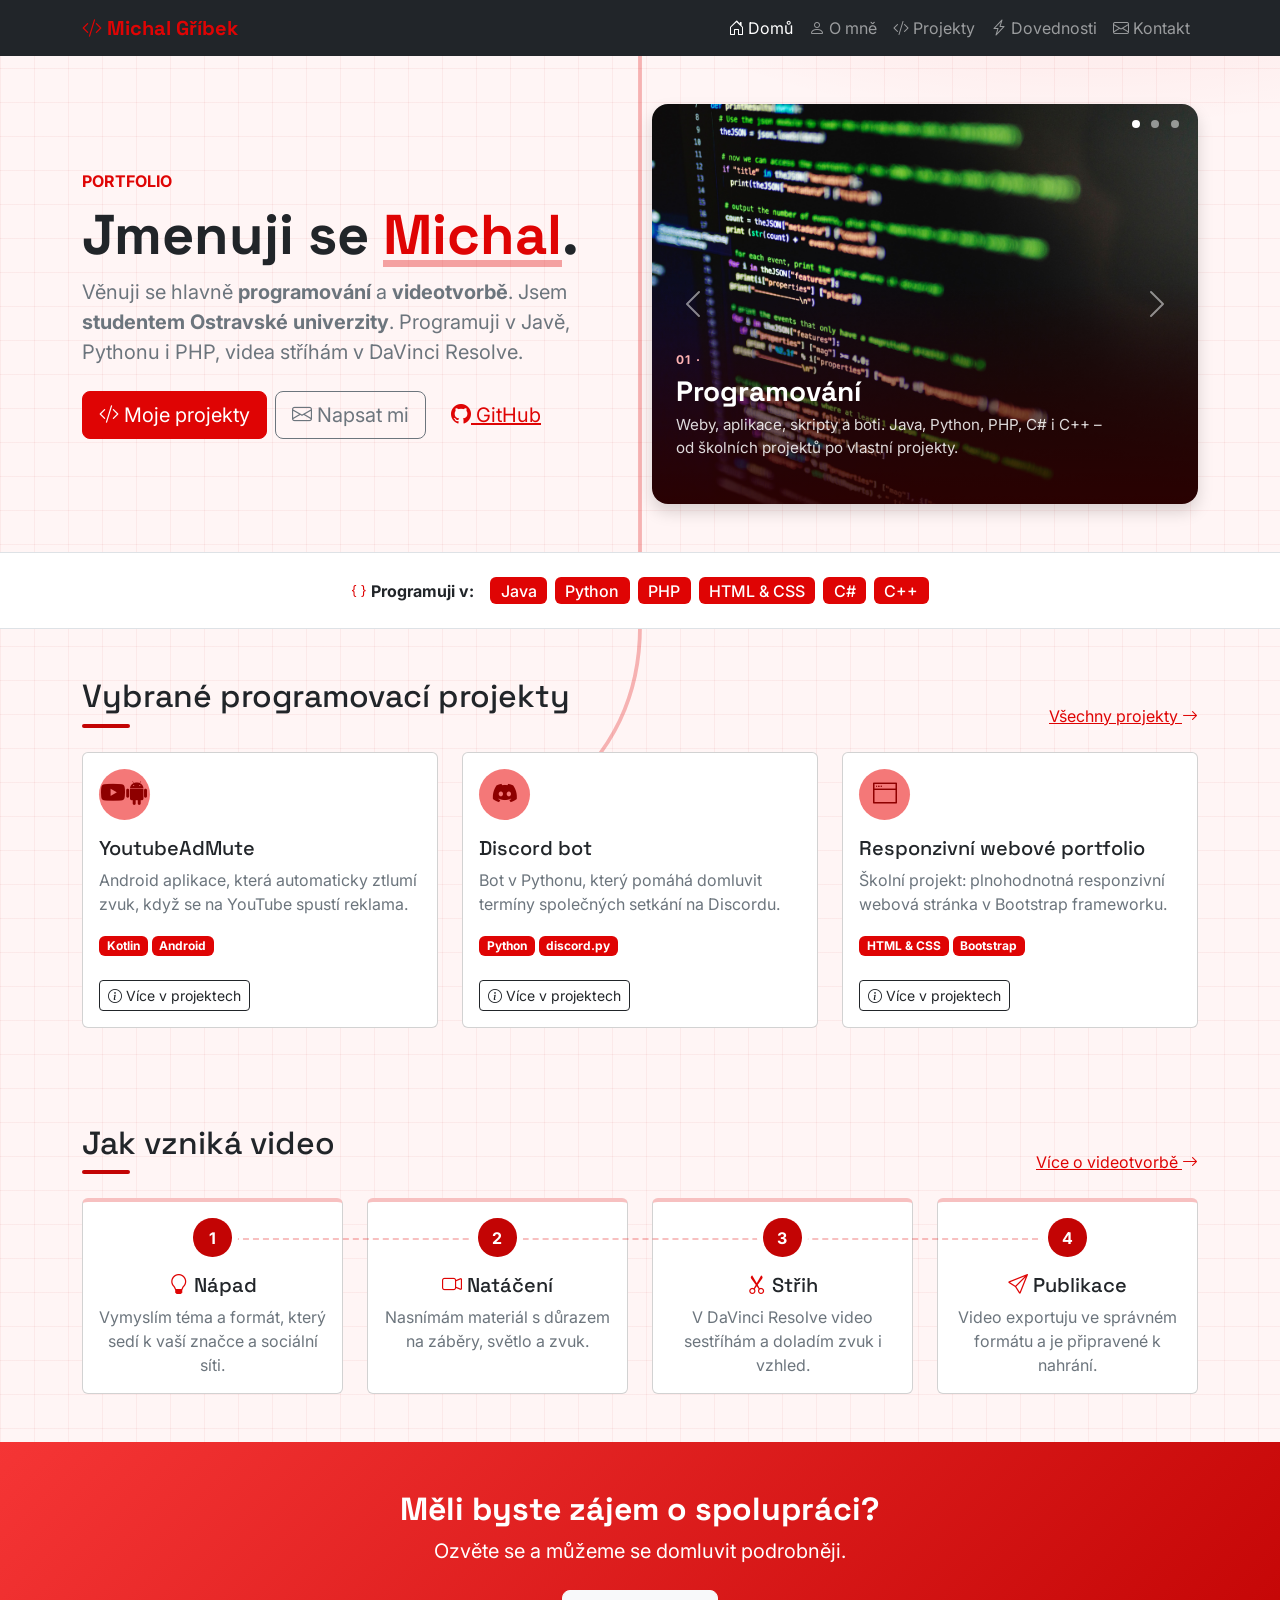
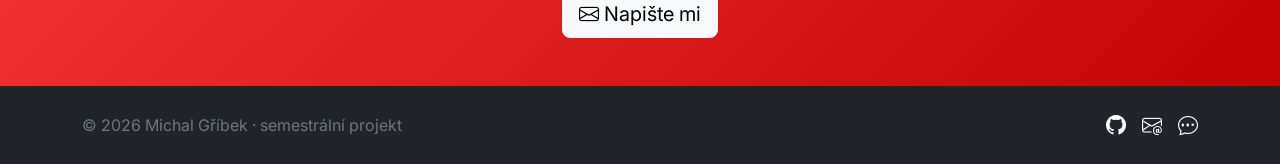
==== index.html @ 523cc598 "Add files via upload" ====
<!DOCTYPE html>
<html lang="cs">
<head>
    <meta name="viewport" content="width=device-width, initial-scale=1">
    <meta charset="UTF-8">
    <title>Portfolio</title>
    <link rel="stylesheet" href="css/bootstrap.min.css">
    <link rel="stylesheet" href="css/style.css">
    <link rel="stylesheet" href="https://cdn.jsdelivr.net/npm/bootstrap-icons@1.11.3/font/bootstrap-icons.min.css">
    <link rel="preconnect" href="https://fonts.googleapis.com">
    <link rel="preconnect" href="https://fonts.gstatic.com" crossorigin>
    <link href="https://fonts.googleapis.com/css2?family=Inter:wght@400;500;600&family=Space+Grotesk:wght@500;700&display=swap" rel="stylesheet">
</head>
<body class="d-flex flex-column min-vh-100 index-page">
<header>
    <nav class="navbar navbar-expand-lg bg-dark" data-bs-theme="dark">
        <div class="container">
            <a class="navbar-brand fw-bold" href="index.html">
                <i class="bi bi-code-slash"></i> Michal Gříbek
            </a>

            <button class="navbar-toggler" type="button" data-bs-toggle="collapse"
                    data-bs-target="#mainNav" aria-controls="mainNav"
                    aria-expanded="false" aria-label="Přepnout navigaci">
                <span class="navbar-toggler-icon"></span>
            </button>

            <div class="collapse navbar-collapse" id="mainNav">
                <ul class="navbar-nav ms-auto">
                    <li class="nav-item">
                        <a class="nav-link active" aria-current="page" href="index.html">
                            <i class="bi bi-house-door"></i> Domů
                        </a>
                    </li>
                    <li class="nav-item">
                        <a class="nav-link" href="aboutme.html"><i class="bi bi-person"></i> O mně</a>
                    </li>
                    <li class="nav-item">
                        <a class="nav-link" href="projects.html"><i class="bi bi-code-slash"></i> Projekty</a>
                    </li>
                    <li class="nav-item">
                        <a class="nav-link" href="skills.html"><i class="bi bi-lightning-charge"></i> Dovednosti</a>
                    </li>
                    <li class="nav-item">
                        <a class="nav-link" href="contact.html"><i class="bi bi-envelope"></i> Kontakt</a>
                    </li>
                </ul>
            </div>
        </div>
    </nav>
</header>

<main class="home-flow">

<section class="py-5">
    <div class="container">
        <div class="row align-items-center g-4">

            <div class="col-lg-6">
                <p class="text-uppercase fw-bold mb-2 text-brand">Portfolio</p>
                <h1 class="display-4 fw-bold">Jmenuji se <span class="hero-name">Michal</span>.</h1>
                <p class="fs-5 text-secondary">
                    Věnuji se hlavně <b>programování</b> a <b>videotvorbě</b>.
                    Jsem <b>studentem Ostravské univerzity</b>. Programuji v Javě, Pythonu i PHP, videa stříhám v DaVinci Resolve.
                </p>

                <div class="d-flex flex-wrap gap-2 mt-4">
                    <a href="projects.html" class="btn btn-brand btn-lg"><i class="bi bi-code-slash"></i> Moje projekty</a>
                    <a href="contact.html" class="btn btn-outline-secondary btn-lg"><i class="bi bi-envelope"></i> Napsat mi</a>
                    <a href="https://github.com/MysaGrib" target="_blank" rel="noopener" class="btn btn-link btn-lg link-brand">
                        <i class="bi bi-github"></i> GitHub
                    </a>
                </div>
            </div>

            <div class="col-lg-6">
                <div id="skillCarousel" class="carousel slide shadow rounded-4 overflow-hidden" data-bs-ride="carousel">
                    <div class="carousel-indicators">
                        <button type="button" data-bs-target="#skillCarousel" data-bs-slide-to="0" class="active" aria-current="true" aria-label="Slide 1"></button>
                        <button type="button" data-bs-target="#skillCarousel" data-bs-slide-to="1" aria-label="Slide 2"></button>
                        <button type="button" data-bs-target="#skillCarousel" data-bs-slide-to="2" aria-label="Slide 3"></button>
                    </div>

                    <div class="carousel-inner">
                        <div class="carousel-item active" data-bs-interval="4000">
                            <img class="d-block w-100" src="photos/programming.jpg" alt="Programování">
                            <div class="carousel-caption">
                                <span class="carousel-kicker">01 ·</span>
                                <h2>Programování</h2>
                                <p>Weby, aplikace, skripty a boti. Java, Python, PHP, C# i C++ – od školních projektů po vlastní projekty.</p>
                            </div>
                        </div>
                        <div class="carousel-item" data-bs-interval="4000">
                            <img class="d-block w-100" src="photos/videoediting.jpg" alt="Videoediting">
                            <div class="carousel-caption">
                                <span class="carousel-kicker">02 ·</span>
                                <h2>Střih, který udrží pozornost</h2>
                                <p>Rytmus, čistý zvuk a barevné ladění. V DaVinci Resolve dotáhnu materiál do finální podoby na míru dané platformy.</p>
                            </div>
                        </div>
                        <div class="carousel-item" data-bs-interval="4000">
                            <img class="d-block w-100" src="photos/videmaking.jpg" alt="Videomaking">
                            <div class="carousel-caption">
                                <span class="carousel-kicker">03 ·</span>
                                <h2>Od nápadu k hotovému videu</h2>
                                <p>Reels a Shorts pro Instagram, TikTok i YouTube – scénář, natáčení, střih a publikace.</p>
                            </div>
                        </div>
                    </div>
                    <button class="carousel-control-prev" type="button" data-bs-target="#skillCarousel" data-bs-slide="prev">
                        <span class="carousel-control-prev-icon" aria-hidden="true"></span>
                        <span class="visually-hidden">Předchozí</span>
                    </button>
                    <button class="carousel-control-next" type="button" data-bs-target="#skillCarousel" data-bs-slide="next">
                        <span class="carousel-control-next-icon" aria-hidden="true"></span>
                        <span class="visually-hidden">Další</span>
                    </button>
                </div>
            </div>

        </div>
    </div>
</section>

<section class="py-4 border-top border-bottom badge-section">
    <div class="container d-flex flex-wrap justify-content-center align-items-center gap-2">
        <span class="fw-bold me-2"><i class="bi bi-braces braces-brand"></i> Programuji v:</span>
        <span class="badge badge-brand fs-6 fw-medium">Java</span>
        <span class="badge badge-brand fs-6 fw-medium">Python</span>
        <span class="badge badge-brand fs-6 fw-medium">PHP</span>
        <span class="badge badge-brand fs-6 fw-medium">HTML &amp; CSS</span>
        <span class="badge badge-brand fs-6 fw-medium">C#</span>
        <span class="badge badge-brand fs-6 fw-medium">C++</span>
    </div>
</section>

<section class="py-5">
    <div class="container">
        <div class="d-flex justify-content-between align-items-end mb-4">
            <h2 class="section-title mb-0">Vybrané programovací projekty</h2>
            <a href="projects.html" class="link-brand">Všechny projekty <i class="bi bi-arrow-right"></i></a>
        </div>
        <div class="row g-4">
            <div class="col-md-6 col-lg-4">
                <div class="card h-100 card-hover">
                    <div class="card-body">
                        <span class="icon-circle mb-3"><i class="bi bi-youtube"></i><i class="bi bi-android2"></i></span>
                        <h3 class="h5 card-title">YoutubeAdMute</h3>
                        <p class="card-text text-secondary">Android aplikace, která automaticky ztlumí zvuk, když se na YouTube spustí reklama.</p>
                        <span class="badge badge-brand">Kotlin</span>
                        <span class="badge badge-brand">Android</span>
                    </div>
                    <div class="card-footer bg-transparent border-0 pb-3">
                        <a href="projects.html" class="btn btn-outline-dark btn-sm">
                            <i class="bi bi-info-circle"></i> Více v projektech
                        </a>
                    </div>
                </div>
            </div>
            <div class="col-md-6 col-lg-4">
                <div class="card h-100 card-hover">
                    <div class="card-body">
                        <span class="icon-circle mb-3"><i class="bi bi-discord"></i></span>
                        <h3 class="h5 card-title">Discord bot</h3>
                        <p class="card-text text-secondary">Bot v Pythonu, který pomáhá domluvit termíny společných setkání na Discordu.</p>
                        <span class="badge badge-brand">Python</span>
                        <span class="badge badge-brand">discord.py</span>
                    </div>
                    <div class="card-footer bg-transparent border-0 pb-3">
                        <a href="projects.html" class="btn btn-outline-dark btn-sm">
                            <i class="bi bi-info-circle"></i> Více v projektech
                        </a>
                    </div>
                </div>
            </div>
            <div class="col-md-6 col-lg-4">
                <div class="card h-100 card-hover">
                    <div class="card-body">
                        <span class="icon-circle mb-3"><i class="bi bi-window-fullscreen"></i></span>
                        <h3 class="h5 card-title">Responzivní webové portfolio</h3>
                        <p class="card-text text-secondary">Školní projekt: plnohodnotná responzivní webová stránka v Bootstrap frameworku.</p>
                        <span class="badge badge-brand">HTML &amp; CSS </span>
                        <span class="badge badge-brand">Bootstrap</span>
                    </div>
                    <div class="card-footer bg-transparent border-0 pb-3">
                        <a href="projects.html" class="btn btn-outline-dark btn-sm">
                            <i class="bi bi-info-circle"></i> Více v projektech
                        </a>
                    </div>
                </div>
            </div>
        </div>
    </div>
</section>

<section class="py-5" id="videoSteps">
    <div class="container">
        <div class="d-flex justify-content-between align-items-end mb-4">
            <h2 class="section-title mb-0">Jak vzniká video</h2>
            <a href="projects.html" class="link-brand">Více o videotvorbě <i class="bi bi-arrow-right"></i></a>
        </div>
        <div class="row g-4">
            <div class="col-sm-6 col-lg-3">
                <div class="card h-100 p-3 text-center">
                    <span class="step-num mx-auto mb-3">1</span>
                    <h3 class="h5"><i class="bi bi-lightbulb text-brand"></i> Nápad</h3>
                    <p class="text-secondary mb-0">Vymyslím téma a formát, který sedí k vaší značce a sociální síti.</p>
                </div>
            </div>
            <div class="col-sm-6 col-lg-3">
                <div class="card h-100 p-3 text-center">
                    <span class="step-num mx-auto mb-3">2</span>
                    <h3 class="h5"><i class="bi bi-camera-video text-brand"></i> Natáčení</h3>
                    <p class="text-secondary mb-0">Nasnímám materiál s důrazem na záběry, světlo a zvuk.</p>
                </div>
            </div>
            <div class="col-sm-6 col-lg-3">
                <div class="card h-100 p-3 text-center">
                    <span class="step-num mx-auto mb-3">3</span>
                    <h3 class="h5"><i class="bi bi-scissors text-brand"></i> Střih</h3>
                    <p class="text-secondary mb-0">V DaVinci Resolve video sestříhám a doladím zvuk i vzhled.</p>
                </div>
            </div>
            <div class="col-sm-6 col-lg-3">
                <div class="card h-100 p-3 text-center">
                    <span class="step-num mx-auto mb-3">4</span>
                    <h3 class="h5"><i class="bi bi-send text-brand"></i> Publikace</h3>
                    <p class="text-secondary mb-0">Video exportuju ve správném formátu a je připravené k nahrání.</p>
                </div>
            </div>
        </div>
    </div>
</section>

<section class="py-5 cta-band text-center">
    <div class="container">
        <h2 class="fw-bold">Měli byste zájem o spolupráci?</h2>
        <p class="fs-5 mb-4">Ozvěte se a můžeme se domluvit podrobněji.</p>
        <a href="contact.html" class="btn btn-light btn-lg"><i class="bi bi-envelope"></i> Napište mi</a>
    </div>
</section>

    <svg class="flow-line" viewBox="0 0 1200 2000" fill="none"
         preserveAspectRatio="none" aria-hidden="true" focusable="false">
        <path class="flow-path"
              d="M 600 0
                 C 600 220, 600 300, 600 700
                 C 600 1000, 250 980, 250 1250
                 C 250 1500, 950 1480, 950 1700
                 C 950 1870, 600 1850, 600 2000"
              stroke="rgba(223, 4, 4, .28)" stroke-width="4" stroke-linecap="round"/>
    </svg>

</main>


<footer class="bg-dark text-light py-4 mt-auto" data-bs-theme="dark">
    <div class="container d-flex flex-column flex-md-row justify-content-between align-items-center gap-2">
        <span class="text-secondary">&copy; 2026 Michal Gříbek · semestrální projekt</span>
        <span class="d-flex gap-3 fs-5">
            <a href="https://github.com/MysaGrib" target="_blank" rel="noopener" class="link-light" aria-label="GitHub"><i class="bi bi-github"></i></a>
            <a href="mailto:michal.gribek@email.cz" class="link-light" aria-label="E-mail"><i class="bi bi-envelope-at"></i></a>
            <a href="contact.html" class="link-light" aria-label="Kontaktní formulář"><i class="bi bi-chat-dots"></i></a>
        </span>
    </div>
</footer>
<script src="js/bootstrap.min.js"></script>
<script src="js/flow-line.js"></script>
</body>
</html>
---- css/style.css ----
body {
    font-family: 'Inter', system-ui, -apple-system, 'Segoe UI', sans-serif;
}
h1, h2, h3, h4, h5, h6,
.navbar-brand,
.display-4, .display-5 {
    font-family: 'Space Grotesk', 'Inter', system-ui, sans-serif;
}

header .navbar-brand,
header .navbar-brand:hover,
header .navbar-brand:focus {
    color: #df0404;
}

.text-brand { color: #df0404; }

.btn-brand {
    --bs-btn-color: #fff;
    --bs-btn-bg: #df0404;
    --bs-btn-border-color: #df0404;
    --bs-btn-hover-color: #fff;
    --bs-btn-hover-bg: #bd0404;
    --bs-btn-hover-border-color: #bd0404;
    --bs-btn-active-color: #fff;
    --bs-btn-active-bg: #a80303;
    --bs-btn-active-border-color: #a80303;
    --bs-btn-disabled-color: #fff;
    --bs-btn-disabled-bg: #df0404;
    --bs-btn-disabled-border-color: #df0404;
}
.badge-section{
    background-color: #ffffff;
}

.badge-brand {
    background-color: #df0404;
    color: #fff;
}

.braces-brand{
    color: #df0404;
}

.link-brand{
    color: #df0404;
}
#skillCarousel .carousel-item {
    height: clamp(340px, 50vw, 400px);
}
#skillCarousel .carousel-item img {
    width: 100%;
    height: 100%;
    object-fit: cover;
    object-position: center;
}


#skillCarousel .carousel-caption {
    inset: auto 0 0 0;
    padding: 4rem 1.5rem 2.75rem;
    text-align: left;
    background: linear-gradient(to top,
            rgba(45, 0, 0, .9) 0%,
            rgba(45, 0, 0, .55) 45%,
            rgba(45, 0, 0, 0) 100%);
}
#skillCarousel .carousel-caption h2 {
    font-size: clamp(1.35rem, 2.2vw, 1.75rem);
    font-weight: 700;
    margin-bottom: .35rem;
}
#skillCarousel .carousel-caption p {
    margin-bottom: 0;
    max-width: 44ch;
    font-size: .95rem;
    color: rgba(255, 255, 255, .85);
}
.carousel-kicker {
    display: inline-block;
    margin-bottom: .4rem;
    color: #ffb3b3;
    font-size: .75rem;
    font-weight: 700;
    letter-spacing: .12em;
    text-transform: uppercase;
}

@media (max-width: 767.98px) {
    #skillCarousel .carousel-caption {
        padding: 3rem 1.25rem 1.5rem;
    }
    #skillCarousel .carousel-caption h2 {
        font-size: 1.2rem;
    }
    #skillCarousel .carousel-caption p {
        font-size: .85rem;
    }
    .carousel-kicker {
        font-size: .68rem;
    }
}


#skillCarousel .carousel-indicators {
    top: 1rem;
    right: 1rem;
    bottom: auto;
    left: auto;
    margin: 0;
    gap: .35rem;
}
#skillCarousel .carousel-indicators [data-bs-target] {
    width: .5rem;
    height: .5rem;
    border: 0;
    border-radius: 50%;
    background-color: rgba(255, 255, 255, .5);
    opacity: 1;
}
#skillCarousel .carousel-indicators .active {
    background-color: #fff;
}


.section-title::after {
    content: "";
    display: block;
    width: 3rem;
    height: 4px;
    background: #c30404;
    border-radius: 2px;
    margin-top: .5rem;
}


.page-title {
    display: inline-block;
    background-color: #df0404;
    color: #fff;
    padding: .4rem 1.75rem;
    border-radius: 1rem;
    box-shadow: 0 .5rem 1rem rgba(223, 4, 4, .35);
}

/* Medailonek v hero na O mně – vlastní podklad, aby text nešel přes šrafy */
.about-intro {
    max-width: 40rem;
    margin-top: .25rem;
    padding: 1.5rem 1.75rem;
    border: 1px solid rgba(223, 4, 4, .14);
    border-left: 4px solid #df0404;
    border-radius: 1rem;
    background: #fff;
    box-shadow: 0 .75rem 1.5rem rgba(45, 0, 0, .07);
}
.about-intro .about-intro-body {
    color: #5a4b4b;
    line-height: 1.7;
}
@media (max-width: 575.98px) {
    .about-intro {
        padding: 1.25rem;
    }
}


.card-hover {
    transition: transform .2s ease, box-shadow .2s ease;
}
.card-hover:hover {
    transform: translateY(-4px) rotate(-1.5deg);
    box-shadow: 0 .5rem 1rem rgba(0, 0, 0, .15);
}

.card-hover:has(video):hover {
    transform: translateY(-4px);
}

.icon-circle {
    width: 3.2rem;
    height: 3.2rem;
    border-radius: 50%;
    display: inline-flex;
    align-items: center;
    justify-content: center;
    background: rgb(244 120 120);
    color: #8e0000;
    font-size: 1.5rem;
}


.step-num {
    width: 2.4rem;
    height: 2.4rem;
    border-radius: 50%;
    background: #c30404;
    color: #ffffff;
    font-weight: 700;
    display: inline-flex;
    align-items: center;
    justify-content: center;
}


.cta-band {
    background: linear-gradient(135deg, #f53535, #c30404);
    color: #fff;
}


.about-page {
    background-color: #fff5f5;
    background-image: url("data:image/svg+xml,%3Csvg xmlns='http://www.w3.org/2000/svg' width='26' height='26' viewBox='0 0 26 26'%3E%3Cpath d='M5 11 L11 5' stroke='%23c30404' stroke-opacity='.16' stroke-width='2' stroke-linecap='round'/%3E%3C/svg%3E");
    background-size: 26px 26px;
}

.about-photo-wrap {
    position: relative;
}


.about-photo-wrap::before {
    content: "";
    position: absolute;
    inset: .9rem -.6rem -.6rem .9rem;
    border-radius: 1.5rem;
    background: linear-gradient(135deg, #f47878, #df0404);
    transform: rotate(-2deg);
}
@media (max-width: 575.98px) {
    .about-photo-wrap::before {
        inset: .75rem -.3rem -.3rem .75rem;
        transform: none;
    }
}

.about-photo {
    position: relative;
    width: 100%;
    aspect-ratio: 1 / 1;
    object-fit: cover;
    border: 5px solid #fff;
    border-radius: 1.5rem;
    box-shadow: 0 .75rem 1.5rem rgba(0, 0, 0, .18);
}


.about-photo-badge {
    position: absolute;
    left: 1rem;
    bottom: 1rem;
    z-index: 2;
    display: inline-flex;
    align-items: center;
    gap: .35rem;
    padding: .4rem .9rem;
    border-radius: 2rem;
    background: #fff;
    color: #8e0000;
    font-size: .85rem;
    font-weight: 600;
    box-shadow: 0 .35rem .9rem rgba(0, 0, 0, .18);
}


.stats-card {
    display: grid;
    grid-template-columns: repeat(2, 1fr);
    gap: 1.5rem 1rem;
    background: #fff;
    border-radius: 1rem;
    padding: 1.75rem 1.5rem;
    box-shadow: 0 .75rem 1.5rem rgba(0, 0, 0, .08);
}
.stat {
    text-align: center;
}
.stat-num {
    display: block;
    font-size: 2rem;
    font-weight: 800;
    line-height: 1.1;
    color: #df0404;
}
.stat-label {
    font-size: .9rem;
    color: #6c757d;
}
@media (min-width: 768px) {
    .stats-card {
        grid-template-columns: repeat(4, 1fr);
    }
}


.about-tabs {
    gap: .5rem;
    border-bottom: 0;
    margin-bottom: 1.25rem;
}
.about-tabs .nav-link {
    border: 1px solid rgba(223, 4, 4, .25);
    border-radius: 2rem;
    background: #fff;
    color: #495057;
    font-weight: 500;
}
.about-tabs .nav-link:hover {
    border-color: #df0404;
    color: #c30404;
}
.about-tabs .nav-link.active {
    background: #df0404;
    border-color: #df0404;
    color: #fff;
    font-weight: 600;
}
.about-tab-content {
    background: #fff;
    border: 1px solid rgba(223, 4, 4, .15);
    border-radius: 1rem;
    box-shadow: 0 .5rem 1.25rem rgba(0, 0, 0, .06);
}


.timeline {
    list-style: none;
    margin: 0;
    padding: 0;
}
.timeline li {
    position: relative;
    margin-bottom: .75rem;
    padding: 1rem 1rem 1rem 3.25rem;
    background: #fff;
    border: 1px solid rgba(223, 4, 4, .15);
    border-radius: .75rem;
}
.timeline li:last-child {
    margin-bottom: 0;
}
.timeline li::before {
    content: "";
    position: absolute;
    left: 1.1rem;
    top: 1.35rem;
    width: .8rem;
    height: .8rem;
    border-radius: 50%;
    background: #df0404;
    box-shadow: 0 0 0 4px rgba(223, 4, 4, .15);
}
.timeline .when {
    display: inline-block;
    margin-bottom: .3rem;
    padding: .15rem .7rem;
    border-radius: 2rem;
    background: rgba(223, 4, 4, .1);
    color: #c30404;
    font-size: .8rem;
    font-weight: 600;
}


.about-page .card-hover {
    position: relative;
    overflow: hidden;
    border: 0;
}
.about-page .card-hover::before {
    content: "";
    position: absolute;
    top: 0;
    left: 0;
    right: 0;
    height: 4px;
    background: linear-gradient(90deg, #f35b5b, #df0404);
}
.about-page .card-hover:hover {
    transform: translateY(-4px);
}
.about-page .icon-circle {
    font-size: 1.7rem;
}


.cta-band-wave {
    position: relative;
}
.cta-wave {
    position: absolute;
    top: 0;
    left: 0;
    width: 100%;
    height: 3rem;
    display: block;
}


.index-page {
    background-color: #fff5f5;
    background-image:
            radial-gradient(60rem 28rem at 85% -8%, rgba(223, 4, 4, .12), transparent 60%),
            linear-gradient(rgba(195, 4, 4, .05) 1px, transparent 1px),
            linear-gradient(90deg, rgba(195, 4, 4, .05) 1px, transparent 1px);
    background-size: auto, 34px 34px, 34px 34px;
}


.home-flow {
    position: relative;
}
.home-flow > section {
    position: relative;
    z-index: 1;
}
.home-flow > .flow-line {
    top: 0;
    height: 100%;
}


.hero-name {
    color: #df0404;
    text-decoration: underline;
    text-decoration-color: rgba(223, 4, 4, .35);
    text-decoration-thickness: .12em;
    text-underline-offset: .1em;
}



#videoSteps .card {
    border-top: 4px solid rgba(223, 4, 4, .25);
    transition: transform .2s ease, box-shadow .2s ease, border-color .2s ease;
}
#videoSteps .card:hover {
    transform: translateY(-4px);
    border-color: #df0404;
    box-shadow: 0 .5rem 1rem rgba(0, 0, 0, .12);
}
@media (min-width: 992px) {
    #videoSteps .row {
        position: relative;
    }

    #videoSteps .row::before {
        content: "";
        position: absolute;
        top: calc(1.5rem + 4px + 1rem + 1.2rem);
        left: 12.5%;
        right: 12.5%;
        z-index: 1;
        border-top: 2px dashed rgba(223, 4, 4, .25);
    }
    #videoSteps .step-num {
        position: relative;
        z-index: 2;
        box-shadow: 0 0 0 6px #fff;
    }
}


.projects-page {
    background-color: #fff5f5;
    background-image:
            repeating-linear-gradient(45deg, rgba(195, 4, 4, .08) 0 2px, transparent 2px 22px),
            repeating-linear-gradient(-45deg, rgba(195, 4, 4, .08) 0 2px, transparent 2px 22px);
}




@media (min-width: 768px) {
    #projectModal {
        --bs-modal-width: min(1000px, 92vw);
    }
}

#projectModal .modal-content {
    border: 0;
    border-radius: 1rem;
    overflow: hidden;
    box-shadow: 0 1.75rem 3.5rem rgba(45, 0, 0, .22);
}


.modal-banner {
    position: relative;
    padding: 1.5rem 1.75rem 1.6rem;
    overflow: hidden;
    color: #fff;
    background: linear-gradient(135deg, #8e0000 0%, #c30404 55%, #df0404 100%);
}
.modal-banner::after {
    content: "";
    position: absolute;
    inset: 0;
    background: radial-gradient(22rem 14rem at 100% 0%, rgba(255, 255, 255, .18), transparent 65%);
    pointer-events: none;
}
.modal-banner-num {
    display: block;
    font-size: 2.5rem;
    font-weight: 800;
    line-height: 1;
    letter-spacing: -.03em;
    opacity: .35;
}
.modal-banner-kicker {
    margin: .35rem 0 .15rem;
    color: #ffb3b3;
    font-size: .72rem;
    font-weight: 700;
    letter-spacing: .14em;
    text-transform: uppercase;
}
.modal-banner .modal-title {
    position: relative;
    z-index: 1;
    margin: 0;
    padding-right: 3rem;
    color: #fff;
    font-size: clamp(1.35rem, 2.4vw, 1.9rem);
    font-weight: 700;
    line-height: 1.2;
}
.modal-banner-icon {
    position: absolute;
    right: 1rem;
    bottom: -1.5rem;
    z-index: 0;
    font-size: 7.5rem;
    line-height: 1;
    color: rgba(255, 255, 255, .16);
    pointer-events: none;
}
.modal-banner-close {
    position: absolute;
    top: 1rem;
    right: 1rem;
    z-index: 2;
}


#projectModal .modal-body {
    padding: 1.5rem;
    min-height: clamp(300px, 40vh, 420px);
}
#projectModal .modal-body.is-minimal {
    min-height: 0;
}
#projectModal .modal-desc {
    color: #4a3b3b;
    line-height: 1.75;
    margin-bottom: 0;
}
#projectModal .modal-meta {
    height: 100%;
    padding: 1.25rem;
    border: 1px solid rgba(223, 4, 4, .18);
    border-radius: .75rem;
    background: #fff5f5;
}
#projectModal .modal-meta h3 {
    margin-bottom: .9rem;
    color: #8e0000;
    font-size: .8rem;
    font-weight: 700;
    letter-spacing: .1em;
    text-transform: uppercase;
}
.modal-tech {
    display: flex;
    flex-wrap: wrap;
    gap: .4rem;
}
.modal-tech .badge {
    padding: .5rem .75rem;
    border-radius: .5rem;
    font-size: .82rem;
    font-weight: 600;
}
#projectModal .modal-footer {
    border-top: 1px solid rgba(223, 4, 4, .12);
    background: #fffafa;
}

@media (max-width: 767.98px) {
    .modal-banner {
        padding: 1.25rem 1.25rem 1.35rem;
    }
    #projectModal .modal-content {
        border-radius: 0;
        box-shadow: none;
    }
    .modal-banner-num {
        font-size: 2rem;
    }
    .modal-banner-icon {
        right: .5rem;
        bottom: -.75rem;
        font-size: 5rem;
    }
    .modal-banner-close {
        top: .75rem;
        right: .75rem;
    }
    #projectModal .modal-body {
        min-height: 0;
        padding: 1.25rem;
    }
}

.reel-ratio {
    --bs-aspect-ratio: 177.78%;
    background: #000;
    border-radius: .5rem;
    overflow: hidden;
}
.reel-ratio video {
    object-fit: cover;
}

.reel-ratio video:fullscreen {
    object-fit: contain;
}
.reel-ratio video:-webkit-full-screen {
    object-fit: contain;
}


.project-card {
    display: flex;
    flex-direction: column;
    background: #fff;
    border-radius: 1rem;
    overflow: hidden;
    box-shadow: 0 .25rem .75rem rgba(0, 0, 0, .1);
    transition: transform .25s ease, box-shadow .25s ease;
}
.project-card:hover {
    transform: translateY(-6px);
    box-shadow: 0 .75rem 1.5rem rgba(195, 4, 4, .3);
}
.project-cover {
    position: relative;
    height: 150px;
    display: flex;
    align-items: center;
    justify-content: center;
    background: linear-gradient(135deg, #8e0000, #df0404);
    color: #fff;
    font-size: 4rem;
}
.project-cover i {
    transition: transform .25s ease;
}
.project-card:hover .project-cover i {
    transform: scale(1.15) rotate(-6deg);
}
.project-num {
    position: absolute;
    top: .5rem;
    left: 1rem;
    font-size: 1.5rem;
    font-weight: 700;
    opacity: .45;
}
.project-body {
    display: flex;
    flex-direction: column;
    flex-grow: 1;
    padding: 1.25rem;
}
.project-body .btn {
    align-self: flex-start;
}

.projects-flow {
    position: relative;
}

.flow-line {
    position: absolute;
    top: 14rem;
    height: calc(100% - 14rem);
    left: 50%;
    transform: translateX(-50%);
    width: min(100%, 1140px);
    z-index: 0;
    pointer-events: none;
}

.projects-flow > section {
    position: relative;
    z-index: 1;
}


@media (max-width: 767.98px) {
    .flow-line {
        display: none;
    }
}


@media (prefers-reduced-motion: reduce) {
    .flow-path {
        stroke-dasharray: none !important;
        stroke-dashoffset: 0 !important;
    }
}
/* Skills */
.skill-card {
    background: #fff;
    border-radius: 1rem;
    border-top: 4px solid #c30404;
    padding: 1.5rem 1rem;
    text-align: center;
    box-shadow: 0 .25rem .75rem rgba(0, 0, 0, .1);
    transition: transform .25s ease, box-shadow .25s ease;
}
.skill-card:hover {
    transform: translateY(-4px);
    box-shadow: 0 .75rem 1.5rem rgba(195, 4, 4, .25);
}
.skill-icon {
    display: block;
    font-size: 2.5rem;
    color: #c30404;
    margin-bottom: .5rem;
}


.table-card {
    background: #fff;
    border-radius: 1rem;
    padding: 1.25rem;
    box-shadow: 0 .25rem .75rem rgba(0, 0, 0, .1);
}


.page-link { color: #c30404; }
.page-link:hover { color: #8e0000; }
.page-item.active .page-link {
    background-color: #c30404;
    border-color: #c30404;
    color: #fff;
}

.skills-page {
    background-color: #fff5f5;
    background-image: radial-gradient(circle,
    transparent 0 5px,
    rgba(195, 4, 4, .12) 5.5px 7px,
    transparent 7.5px);
    background-size: 28px 28px;
}


/* Contact page */

.contact-page {
    background-color: #fff5f5;
    background-image: url("data:image/svg+xml,%3Csvg xmlns='http://www.w3.org/2000/svg' width='80' height='40' viewBox='0 0 80 40'%3E%3Cpath d='M0 20 Q 10 10 20 20 T 40 20 T 60 20 T 80 20' fill='none' stroke='%23c30404' stroke-opacity='.18' stroke-width='2'/%3E%3C/svg%3E");
    background-size: 80px 40px;
}
.form-card {
    background: #fff;
    border-radius: 1rem;
    padding: 2rem;
    box-shadow: 0 .25rem .75rem rgba(0, 0, 0, .1);
}
.form-legend {
    color: #c30404;
    font-weight: 700;
    padding-bottom: .5rem;
    border-bottom: 2px solid rgba(195, 4, 4, .25);
}
.contact-icon {
    color: #c30404;
    margin-right: .5rem;
}


.form-control:focus,
.form-select:focus {
    border-color: #c30404;
    box-shadow: 0 0 0 .25rem rgba(195, 4, 4, .2);
}
.form-check-input:checked {
    background-color: #c30404;
    border-color: #c30404;
}
.form-check-input:focus {
    border-color: #c30404;
    box-shadow: 0 0 0 .25rem rgba(195, 4, 4, .2);
}
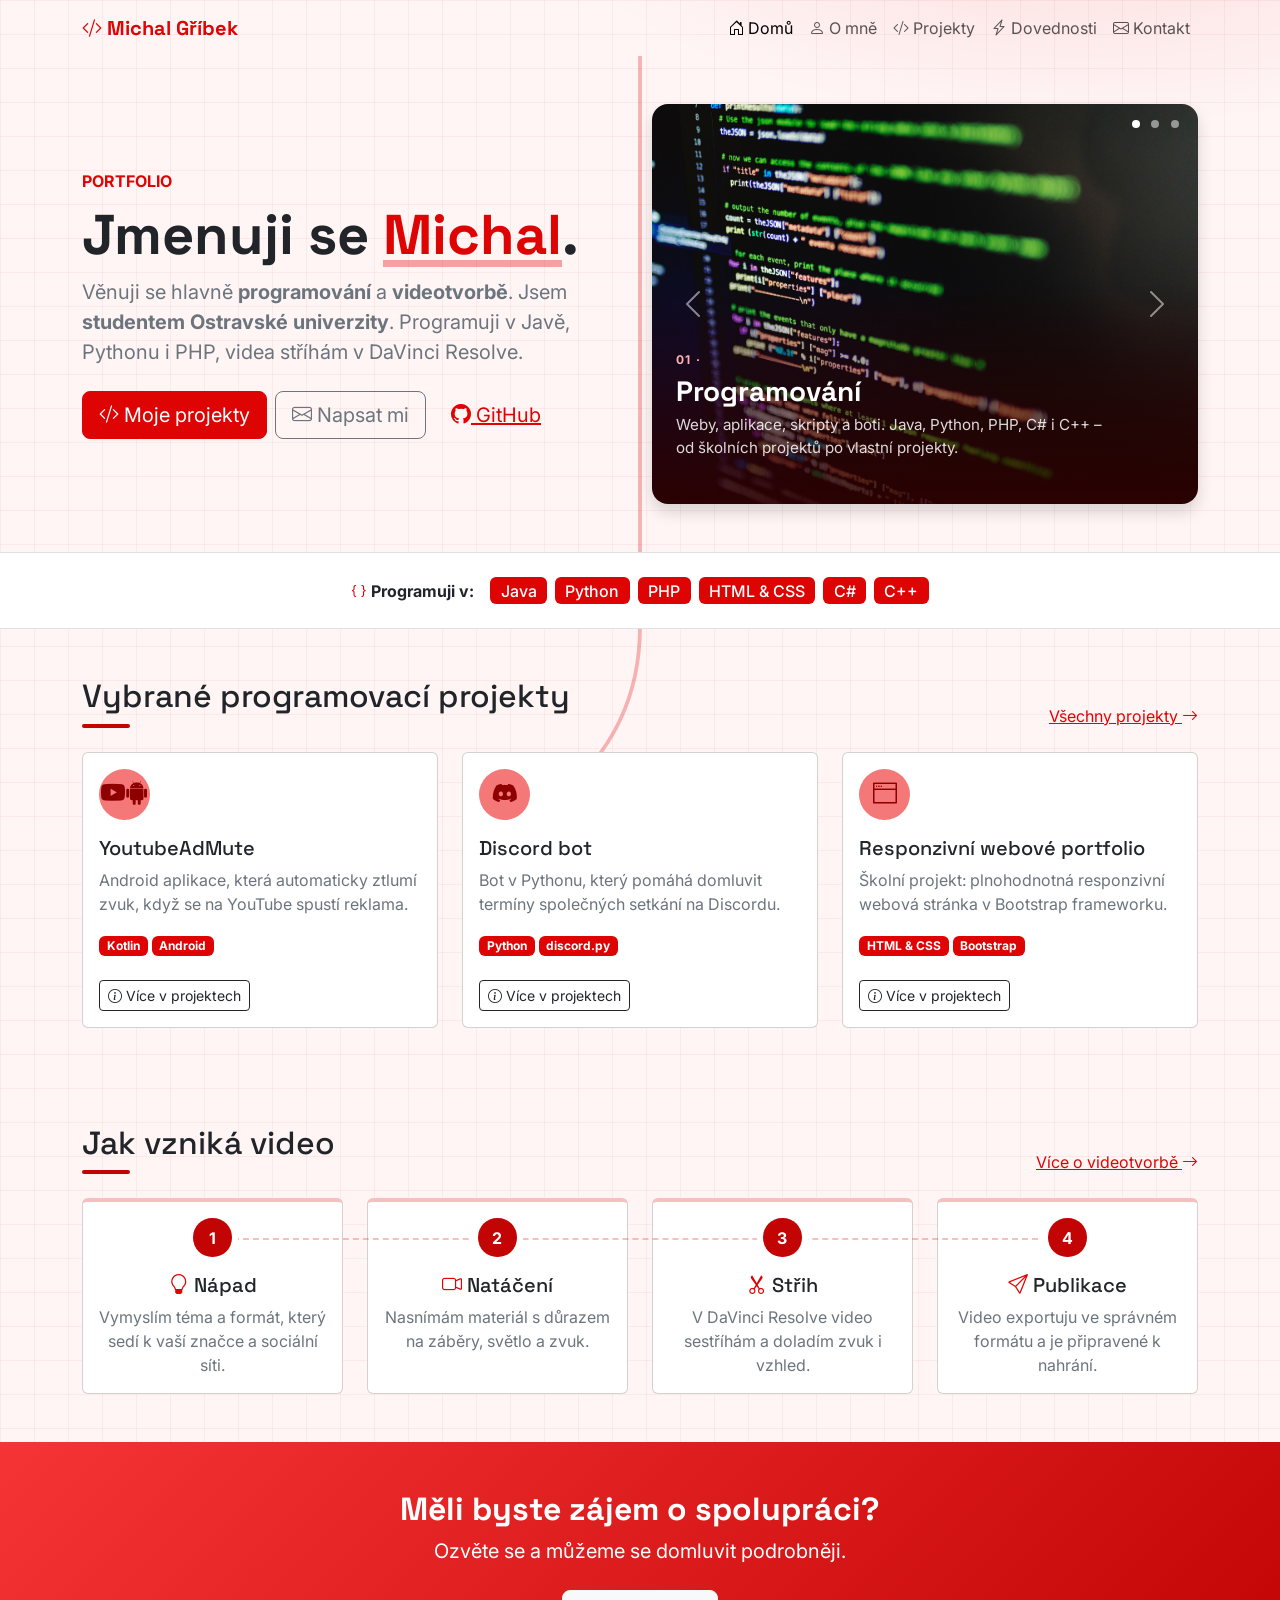
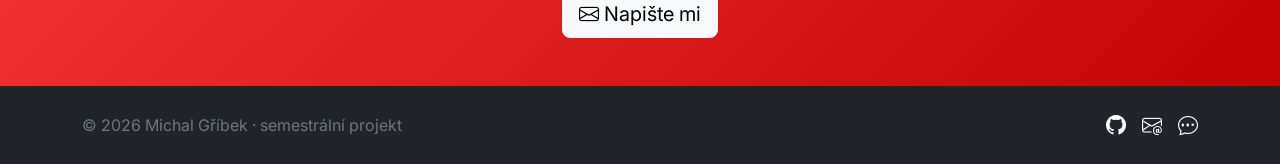
==== commit 95b12586: "Add files via upload" ====
--- a/index.html
+++ b/index.html
@@ -12,8 +12,8 @@
     <link href="https://fonts.googleapis.com/css2?family=Inter:wght@400;500;600&family=Space+Grotesk:wght@500;700&display=swap" rel="stylesheet">
 </head>
 <body class="d-flex flex-column min-vh-100 index-page">
-<header>
-    <nav class="navbar navbar-expand-lg bg-dark" data-bs-theme="dark">
+<header class="site-header">
+    <nav class="navbar navbar-expand-lg">
         <div class="container">
             <a class="navbar-brand fw-bold" href="index.html">
                 <i class="bi bi-code-slash"></i> Michal Gříbek
